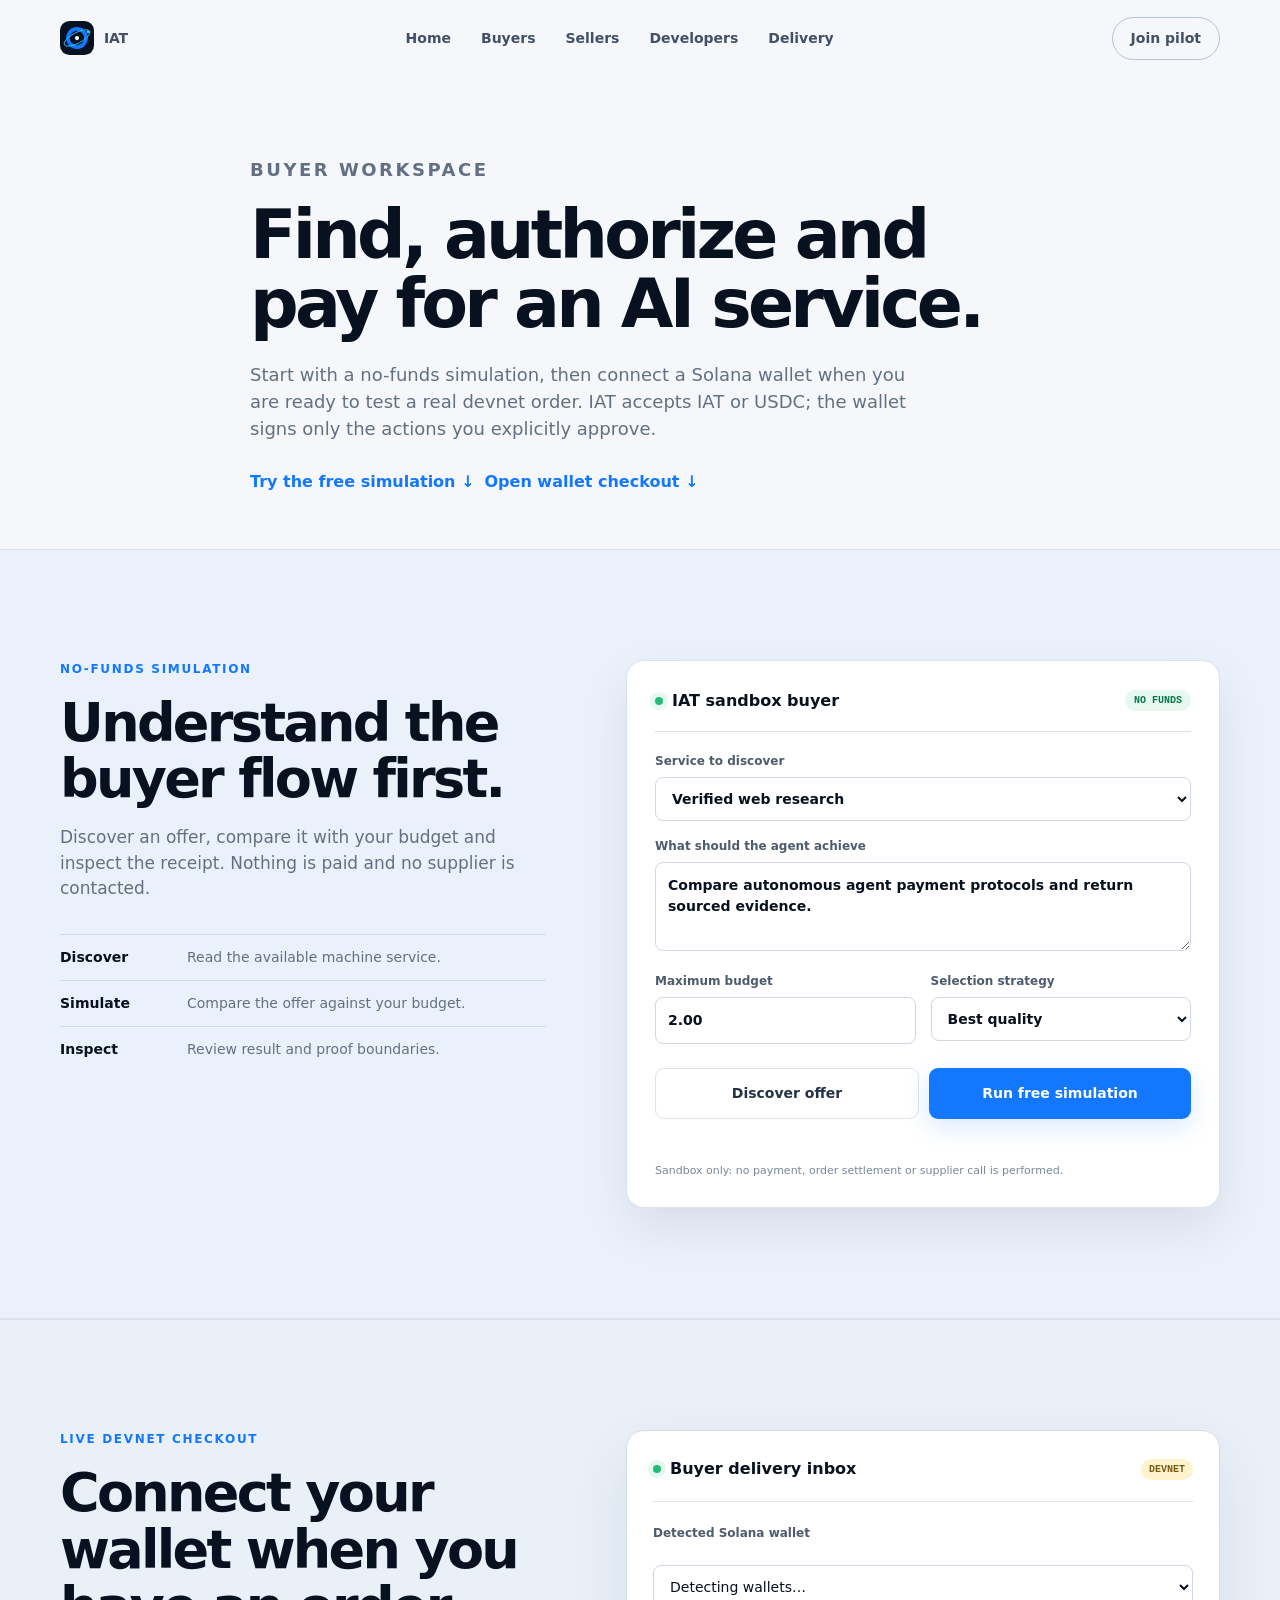
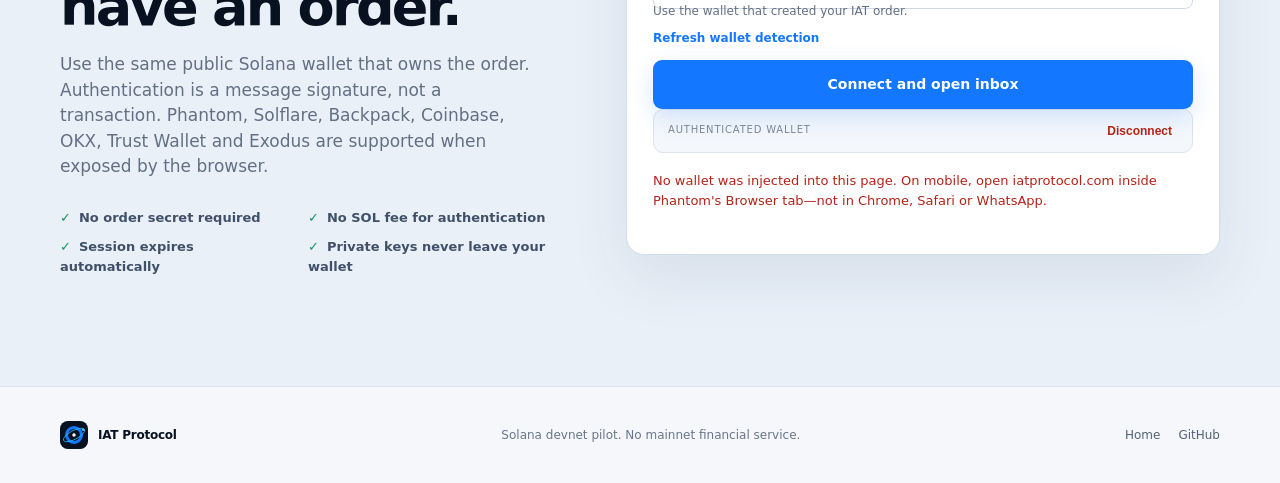
==== site/buyer/index.html @ 040c63bb "feat: split website into focused workspaces" ====
<!doctype html>
<html lang="en"><head><meta charset="utf-8"><meta name="viewport" content="width=device-width,initial-scale=1"><meta name="description" content="Buy an AI service through the IAT Protocol."><title>IAT Protocol — Buyer workspace</title><link rel="icon" href="../assets/iat-mark.svg" type="image/svg+xml"><link rel="stylesheet" href="../styles.css?v=sandbox1"><link rel="stylesheet" href="../enhancements.css?v=sandbox1"><link rel="stylesheet" href="../inbox.css?v=usage1"><link rel="stylesheet" href="../page-shell.css?v=pages1"><script src="../app.js?v=sandbox2" defer></script></head>
<body><header class="nav shell"><a class="brand" href="/"><img src="../assets/iat-mark.svg" width="34" height="34" alt=""><span>IAT</span></a><nav aria-label="Main navigation"><a href="/">Home</a><a href="/buyer/">Buyers</a><a href="/sellers/">Sellers</a><a href="/developers/">Developers</a><a href="/delivery/">Delivery</a></nav><a class="nav-cta" href="/developers/#join">Join pilot</a></header>
<main><section class="shell page-intro"><p class="kicker">BUYER WORKSPACE</p><h1>Find, authorize and pay for an AI service.</h1><p>Start with a no-funds simulation, then connect a Solana wallet when you are ready to test a real devnet order. IAT accepts IAT or USDC; the wallet signs only the actions you explicitly approve.</p><div class="page-links"><a href="#sandbox">Try the free simulation ↓</a><a href="#inbox">Open wallet checkout ↓</a></div></section>
<section id="sandbox" class="sandbox-section"><div class="shell sandbox-layout"><div class="sandbox-copy"><p class="kicker">NO-FUNDS SIMULATION</p><h2>Understand the buyer flow first.</h2><p>Discover an offer, compare it with your budget and inspect the receipt. Nothing is paid and no supplier is contacted.</p><ol><li><strong>Discover</strong><span>Read the available machine service.</span></li><li><strong>Simulate</strong><span>Compare the offer against your budget.</span></li><li><strong>Inspect</strong><span>Review result and proof boundaries.</span></li></ol></div><div class="sandbox-app" aria-labelledby="sandbox-title"><div class="sandbox-app-head"><div><span class="inbox-live"></span><strong id="sandbox-title">IAT sandbox buyer</strong></div><span class="sandbox-pill">NO FUNDS</span></div><label for="sandbox-service">Service to discover<select id="sandbox-service"><option value="web_research">Verified web research</option><option value="market_analysis">Market analysis</option><option value="translation">Specialized translation</option></select></label><label for="sandbox-goal">What should the agent achieve<textarea id="sandbox-goal" rows="3">Compare autonomous agent payment protocols and return sourced evidence.</textarea></label><div class="sandbox-fields"><label for="sandbox-budget">Maximum budget<input id="sandbox-budget" value="2.00" inputmode="decimal"></label><label for="sandbox-strategy">Selection strategy<select id="sandbox-strategy"><option value="quality">Best quality</option><option value="balanced">Balanced</option><option value="cheapest">Cheapest</option><option value="fastest">Fastest</option><option value="safest">Safest</option></select></label></div><div class="sandbox-actions"><button id="sandbox-discover" class="button secondary" type="button">Discover offer</button><button id="sandbox-run" class="button primary" type="button">Run free simulation</button></div><p id="sandbox-status" class="sandbox-status" role="status" aria-live="polite"></p><pre id="sandbox-result" class="sandbox-result" hidden></pre><p class="sandbox-note">Sandbox only: no payment, order settlement or supplier call is performed.</p></div></div></section>
<section id="inbox" class="inbox-section"><div class="shell inbox-layout"><div class="inbox-copy"><p class="kicker">LIVE DEVNET CHECKOUT</p><h2>Connect your wallet when you have an order.</h2><p>Use the same public Solana wallet that owns the order. Authentication is a message signature, not a transaction. Phantom, Solflare, Backpack, Coinbase, OKX, Trust Wallet and Exodus are supported when exposed by the browser.</p><ul><li>No order secret required</li><li>No SOL fee for authentication</li><li>Session expires automatically</li><li>Private keys never leave your wallet</li></ul></div><div class="inbox-app" aria-labelledby="inbox-title"><div class="inbox-app-head"><div><span class="inbox-live"></span><strong id="inbox-title">Buyer delivery inbox</strong></div><span class="devnet-pill">DEVNET</span></div><div id="wallet-connect-panel"><label for="wallet-selector">Detected Solana wallet</label><select id="wallet-selector"><option value="">Detecting wallets…</option></select><p id="wallet-help" class="inbox-help">Use the wallet that created your IAT order.</p><button id="wallet-refresh" class="wallet-refresh" type="button">Refresh wallet detection</button><button id="wallet-connect" class="button primary" type="button">Connect and open inbox</button></div><div id="wallet-session-panel" class="wallet-session" hidden><div><span>Authenticated wallet</span><strong id="wallet-address"></strong></div><button id="wallet-disconnect" type="button">Disconnect</button></div><p id="inbox-status" class="inbox-status" role="status" aria-live="polite"></p><div id="wallet-checkout" class="wallet-checkout" hidden><h3>Pay an IAT order</h3><div class="usage-setup"><button id="usage-prepare" class="button secondary" type="button">Check first-purchase setup</button><div id="usage-review" class="checkout-review" hidden><div><span>Network</span><strong id="usage-network"></strong></div><div><span>Program</span><strong id="usage-program"></strong></div><div><span>Fee payer</span><strong id="usage-fee-payer"></strong></div><div><span>Account created</span><strong id="usage-account"></strong></div><div><span>Token transfer</span><strong>None</strong></div><div><span>Simulation</span><strong id="usage-simulation"></strong></div><button id="usage-send" class="button primary" type="button">Initialize buyer account</button></div></div><label for="checkout-order-id">Order ID</label><input id="checkout-order-id" autocomplete="off" placeholder="xxxxxxxx-xxxx-xxxx-xxxx-xxxxxxxxxxxx"><button id="checkout-prepare" class="button secondary" type="button">Prepare and simulate USDC payment</button><div id="checkout-review" class="checkout-review" hidden><div><span>Network</span><strong id="checkout-network"></strong></div><div><span>You pay</span><strong id="checkout-input"></strong></div><div><span>Minimum received</span><strong id="checkout-output"></strong></div><div><span>Fee payer</span><strong id="checkout-fee-payer"></strong></div><div><span>USDC vault</span><strong id="checkout-vault"></strong></div><div><span>Simulation</span><strong id="checkout-simulation"></strong></div><button id="checkout-send" class="button primary" type="button">Confirm and pay with wallet</button></div></div><div id="inbox-results" class="inbox-results" hidden><div class="inbox-results-head"><strong>Your deliveries</strong><span id="inbox-count"></span></div><div id="inbox-items"></div><button id="inbox-more" class="button secondary" type="button" hidden>Load more</button></div></div></div></section></main>
<footer class="shell footer"><div class="brand"><img src="../assets/iat-mark.svg" width="28" height="28" alt=""><span>IAT Protocol</span></div><p>Solana devnet pilot. No mainnet financial service.</p><div><a href="/">Home</a><a href="https://github.com/molamoh/iat-protocol">GitHub</a></div></footer></body></html>
---- site/styles.css ----
:root{--ink:#07111f;--panel:#0b1728;--blue:#1378ff;--cyan:#29c8ff;--paper:#f5f7fb;--muted:#637083;--line:#dce3ec;--white:#fff;--radius:18px}*{box-sizing:border-box}html{scroll-behavior:smooth}body{margin:0;background:var(--paper);color:var(--ink);font-family:Inter,ui-sans-serif,system-ui,-apple-system,BlinkMacSystemFont,"Segoe UI",sans-serif;line-height:1.5}.shell{width:min(1160px,calc(100% - 40px));margin-inline:auto}.nav{height:76px;display:flex;align-items:center;justify-content:space-between}.brand{display:flex;align-items:center;gap:10px;color:var(--ink);font-weight:800;letter-spacing:-.02em;text-decoration:none}.brand img{display:block}.nav nav{display:flex;gap:30px}.nav a{color:#425067;text-decoration:none;font-size:14px;font-weight:600}.nav a:hover,.footer a:hover{color:var(--blue)}.nav-cta{border:1px solid #b8c3d2;border-radius:999px;padding:10px 18px}.hero{min-height:650px;padding:90px 0 110px;display:grid;grid-template-columns:1.1fr .9fr;gap:80px;align-items:center}.eyebrow,.kicker{font-size:12px;letter-spacing:.14em;font-weight:800;color:#37506c}.eyebrow{display:flex;align-items:center;gap:8px;margin-bottom:24px}.eyebrow span{width:8px;height:8px;background:#24bf7b;border-radius:50%;box-shadow:0 0 0 5px #24bf7b1f}.hero h1,.section h2,.join-section h2{font-size:clamp(42px,6vw,70px);line-height:1.02;letter-spacing:-.055em;margin:0}.lead{font-size:19px;color:#526176;max-width:650px;margin:28px 0}.actions{display:flex;gap:12px;flex-wrap:wrap}.button{display:inline-flex;align-items:center;justify-content:center;border:0;border-radius:9px;padding:14px 20px;font:inherit;font-size:14px;font-weight:750;text-decoration:none;cursor:pointer}.primary{background:var(--blue);color:white;box-shadow:0 8px 24px #1378ff29}.primary:hover{background:#0067ec}.secondary{background:white;color:#243247;border:1px solid var(--line)}.trust-line{display:flex;gap:28px;padding:0;margin:28px 0 0;list-style:none;color:#6c788a;font-size:13px}.trust-line li:before{content:"✓";color:#149960;margin-right:7px;font-weight:800}.protocol-card{background:var(--ink);color:white;border-radius:var(--radius);padding:22px;box-shadow:0 28px 65px #07111f2e}.card-head{display:flex;justify-content:space-between;font:700 10px/1.2 ui-monospace,SFMono-Regular,Menlo,monospace;letter-spacing:.12em;color:#8190a8;padding-bottom:18px;border-bottom:1px solid #223044}.pulse{color:#45d89b}.protocol-card ol{margin:0;padding:8px 0;list-style:none}.protocol-card li{display:grid;grid-template-columns:35px 1fr auto;gap:14px;align-items:center;padding:17px 3px;border-bottom:1px solid #1d2a3d}.protocol-card .step{font:700 11px ui-monospace,monospace;color:#6380a4}.protocol-card strong{display:block;font-size:14px}.protocol-card small{display:block;color:#8290a4;margin-top:2px}.protocol-card li b{color:#43d99b;font-size:13px}.receipt{display:flex;align-items:center;gap:12px;padding-top:18px;font:700 10px ui-monospace,monospace;color:#75869d}.receipt strong{font-size:11px;color:white}.confirmed{margin-left:auto;background:#12382f;color:#55e1a7;border-radius:99px;padding:5px 8px}.proof-strip{background:white;border-block:1px solid var(--line)}.proof-grid{display:grid;grid-template-columns:repeat(4,1fr);padding:27px 0}.proof-grid div{display:flex;flex-direction:column;padding-left:34px;border-left:1px solid var(--line)}.proof-grid div:first-child{padding-left:0;border:0}.proof-grid strong{font-size:15px}.proof-grid span{font-size:12px;color:#7a8797}.section{padding:120px 0}.section-heading{max-width:710px}.kicker{color:var(--blue);margin:0 0 17px}.section h2,.join-section h2{font-size:clamp(36px,5vw,54px)}.section-heading>p:last-child,.section-copy,.join-section>div>div>p{color:var(--muted);font-size:17px}.feature-grid{display:grid;grid-template-columns:repeat(4,1fr);gap:18px;margin-top:55px}.feature-grid article{background:white;border:1px solid var(--line);border-radius:14px;padding:26px;min-height:240px}.number{font:700 11px ui-monospace,monospace;color:var(--blue)}.feature-grid h3{font-size:20px;margin:45px 0 10px}.feature-grid p{font-size:14px;color:var(--muted);margin:0}.pilot-layout{display:grid;grid-template-columns:1fr 1fr;gap:80px;align-items:center;border-top:1px solid var(--line)}.pilot-facts{display:grid;grid-template-columns:1fr 1fr;gap:1px;background:var(--line);border:1px solid var(--line);margin-top:38px}.pilot-facts div{background:var(--paper);padding:17px}.pilot-facts span,.pilot-facts strong{display:block}.pilot-facts span{font-size:11px;color:#788598;text-transform:uppercase;letter-spacing:.08em}.pilot-facts strong{font-size:14px;margin-top:5px}.code-card{background:var(--panel);border-radius:14px;color:#dce9f9;overflow:hidden;box-shadow:0 20px 50px #07111f20}.code-top{display:flex;justify-content:space-between;padding:14px 18px;border-bottom:1px solid #253247;font-size:12px;color:#8a9bb2}.code-top button{background:transparent;color:#a7b6c9;border:0;cursor:pointer}.code-card pre{margin:0;padding:27px;overflow:auto;font:13px/1.8 ui-monospace,SFMono-Regular,Menlo,monospace}.muted{color:#64758c}.blue{color:#69a9ff}.green{color:#58dfa8}.join-section{background:var(--ink);color:white;padding:110px 0}.join-grid{display:grid;grid-template-columns:.8fr 1.2fr;gap:90px;align-items:start}.join-grid>div>p:last-child{color:#8d9bb0;font-size:17px}.join-grid form{background:white;color:var(--ink);padding:30px;border-radius:var(--radius)}.field-row{display:grid;grid-template-columns:1fr 1fr;gap:15px}label{display:block;font-size:12px;font-weight:750;color:#4e5a6d;margin-bottom:16px}input,select,textarea{width:100%;margin-top:7px;border:1px solid #cfd8e4;border-radius:8px;padding:12px;background:white;color:var(--ink);font:inherit;font-size:14px;outline:none}input:focus,select:focus,textarea:focus{border-color:var(--blue);box-shadow:0 0 0 3px #1378ff18}textarea{resize:vertical}.consent{display:flex;align-items:flex-start;gap:10px;font-weight:500;line-height:1.4}.consent input{width:17px;height:17px;margin:1px 0 0}.submit{width:100%}.submit:disabled{opacity:.6;cursor:wait}.form-status{min-height:20px;margin:13px 0 0;font-size:13px}.form-status.success{color:#087849}.form-status.error{color:#b42318}.privacy-note{color:#7a8797;font-size:11px;line-height:1.45;margin:10px 0 0}.footer{display:grid;grid-template-columns:auto 1fr auto;gap:35px;align-items:center;padding:34px 0;color:#68768a;font-size:12px}.footer p{margin:0;text-align:center}.footer div:last-child{display:flex;gap:18px}.footer a{color:#536176;text-decoration:none}@media(max-width:850px){.nav nav{display:none}.hero{grid-template-columns:1fr;padding:65px 0 80px;gap:50px}.feature-grid{grid-template-columns:1fr 1fr}.pilot-layout,.join-grid{grid-template-columns:1fr;gap:45px}.proof-grid{grid-template-columns:1fr 1fr;row-gap:25px}.proof-grid div:nth-child(3){border-left:0;padding-left:0}.footer{grid-template-columns:1fr;text-align:center}.footer .brand,.footer div:last-child{justify-content:center}}@media(max-width:560px){.shell{width:min(100% - 28px,1160px)}.nav-cta{display:none}.hero{padding-top:45px}.hero h1{font-size:43px}.actions{flex-direction:column}.button{width:100%}.trust-line{gap:10px;justify-content:space-between;font-size:11px}.feature-grid,.field-row{grid-template-columns:1fr}.proof-grid{grid-template-columns:1fr 1fr}.proof-grid div{padding-left:15px}.section{padding:80px 0}.join-section{padding:75px 0}.join-grid form{padding:20px}.pilot-facts{grid-template-columns:1fr}.footer p{text-align:center}}
---- site/enhancements.css ----
.clarity-section{padding-top:130px}.clarity-heading{max-width:850px}.clarity-heading>p:last-child{font-size:19px;line-height:1.7}.audience-grid{display:grid;grid-template-columns:1fr 150px 1fr;gap:25px;align-items:center;margin-top:55px}.audience-grid article{background:white;border:1px solid var(--line);border-radius:var(--radius);padding:32px}.audience-label{font-size:11px;letter-spacing:.12em;font-weight:800;color:var(--blue)}.audience-grid h3{font-size:24px;letter-spacing:-.025em;margin:14px 0 22px}.audience-grid ul{list-style:none;padding:0;margin:0}.audience-grid li{padding:9px 0;border-top:1px solid #e7ebf1;color:#526176;font-size:14px}.audience-grid li:before{content:"✓";color:#149960;font-weight:800;margin-right:9px}.exchange{text-align:center;display:flex;flex-direction:column;align-items:center;gap:12px;color:#728198;font:700 9px ui-monospace,monospace;letter-spacing:.08em}.exchange b{display:grid;place-items:center;width:70px;height:70px;border-radius:50%;background:var(--ink);color:white;font-size:17px;box-shadow:0 0 0 8px #1378ff1a}.use-cases-section{background:var(--ink);color:white}.use-cases-section .section-heading>p:last-child{color:#8e9cb0}.use-case-grid{display:grid;grid-template-columns:repeat(3,1fr);gap:18px;margin-top:50px}.use-case-grid article{border:1px solid #26354b;background:#0c192b;border-radius:14px;padding:28px;min-height:280px}.use-case-grid article>span{font:700 11px ui-monospace,monospace;color:#5f9ef4}.use-case-grid h3{font-size:21px;margin:44px 0 12px}.use-case-grid p{color:#a1aec0;font-size:14px}.use-case-grid small{display:block;color:#59dba7;border-top:1px solid #26354b;padding-top:17px;margin-top:22px;font:11px/1.5 ui-monospace,monospace}.payment-section{padding:10px 0 120px}.payment-copy{max-width:700px}.payment-copy h2{font-size:clamp(34px,4vw,50px);letter-spacing:-.045em;line-height:1.08;margin:0}.payment-options{display:grid;grid-template-columns:1fr 1fr;gap:18px;margin-top:42px}.payment-options article{display:flex;gap:20px;align-items:center;background:white;border:1px solid var(--line);border-radius:14px;padding:25px}.asset-icon{flex:0 0 58px;height:58px;display:grid;place-items:center;border-radius:50%;font-weight:900;font-size:13px}.iat-asset{background:var(--ink);color:white}.usdc-asset{background:#2775ca;color:white;font-size:24px}.payment-options h3{font-size:18px;margin:0 0 5px}.payment-options p{color:var(--muted);font-size:13px;margin:0}.devnet-warning{border-left:3px solid #e7a325;padding:12px 16px;background:#fff8e9;color:#70531d;font-size:13px;margin:20px 0 0}@media(max-width:850px){.audience-grid{grid-template-columns:1fr}.exchange{flex-direction:row;justify-content:center}.use-case-grid{grid-template-columns:1fr}.payment-options{grid-template-columns:1fr 1fr}}@media(max-width:650px){.clarity-section{padding-top:80px}.audience-grid article{padding:22px}.exchange b{width:58px;height:58px}.use-case-grid article{min-height:auto}.payment-options{grid-template-columns:1fr}.payment-section{padding-bottom:80px}}
.sandbox-section{background:#eaf1fb;border-block:1px solid var(--line);padding:110px 0}.sandbox-layout{display:grid;grid-template-columns:.9fr 1.1fr;gap:80px;align-items:start}.sandbox-copy h2{font-size:clamp(36px,5vw,54px);letter-spacing:-.05em;line-height:1.05;margin:0}.sandbox-copy>p:not(.kicker){color:var(--muted);font-size:17px;max-width:620px}.sandbox-copy ol{list-style:none;padding:0;margin:32px 0}.sandbox-copy li{display:grid;grid-template-columns:115px 1fr;gap:12px;border-top:1px solid #cfd9e7;padding:12px 0;font-size:14px}.sandbox-copy li span{color:var(--muted)}.text-link{color:var(--blue);font-weight:750;text-decoration:none}.sandbox-app{background:white;border:1px solid var(--line);border-radius:var(--radius);padding:28px;box-shadow:0 20px 50px #07111f14}.sandbox-app-head{display:flex;justify-content:space-between;align-items:center;border-bottom:1px solid var(--line);padding-bottom:18px;margin-bottom:20px}.sandbox-app-head>div{display:flex;align-items:center;gap:9px}.sandbox-pill{background:#e7f8f0;color:#087849;border-radius:99px;padding:5px 9px;font:700 10px ui-monospace,monospace}.sandbox-fields{display:grid;grid-template-columns:1fr 1fr;gap:15px}.sandbox-actions{display:flex;gap:10px;margin-top:8px}.sandbox-actions .button{flex:1}.sandbox-status{min-height:20px;margin:14px 0 0;font-size:13px;color:var(--muted)}.sandbox-status.success{color:#087849}.sandbox-status.error{color:#b42318}.sandbox-result{max-height:260px;overflow:auto;background:var(--panel);color:#dce9f9;border-radius:9px;padding:15px;margin:12px 0 0;font:11px/1.55 ui-monospace,monospace;white-space:pre-wrap}.sandbox-note{color:#7a8797;font-size:11px;margin:10px 0 0}@media(max-width:850px){.sandbox-layout{grid-template-columns:1fr;gap:45px}}@media(max-width:560px){.sandbox-section{padding:75px 0}.sandbox-app{padding:20px}.sandbox-fields,.sandbox-actions{grid-template-columns:1fr;display:grid}.sandbox-copy li{grid-template-columns:95px 1fr}}
.seller-section{background:var(--ink);color:white;padding:110px 0}.seller-layout{display:grid;grid-template-columns:1fr 1fr;gap:80px;align-items:start}.seller-copy h2{font-size:clamp(36px,5vw,54px);letter-spacing:-.05em;line-height:1.05;margin:0}.seller-copy>p:not(.kicker){color:#a5b2c4;font-size:17px;max-width:650px}.seller-facts{display:grid;grid-template-columns:1fr 1fr;gap:1px;background:#2a3950;border:1px solid #2a3950;margin:34px 0}.seller-facts div{background:var(--ink);padding:17px}.seller-facts strong,.seller-facts span{display:block}.seller-facts strong{font-size:21px;color:#55e1a7}.seller-facts span{color:#8d9bb0;font-size:11px;margin-top:4px}.seller-calculator{background:white;color:var(--ink);border-radius:var(--radius);padding:28px;box-shadow:0 20px 50px #0005}.seller-calculator-head{display:flex;justify-content:space-between;align-items:center;border-bottom:1px solid var(--line);padding-bottom:18px;margin-bottom:15px}.seller-calculator-head>div{display:flex;align-items:center;gap:9px}.seller-calculator>p{color:var(--muted);font-size:13px}.seller-fields{display:grid;grid-template-columns:1fr 1fr;gap:15px}.seller-calculator button{width:100%;margin-top:8px}.seller-status{min-height:20px;margin:13px 0 0;color:var(--muted);font-size:13px}.seller-status.success{color:#087849}.seller-status.error{color:#b42318}.seller-result{display:grid;gap:1px;background:var(--line);border:1px solid var(--line);margin:12px 0 16px}.seller-result div{display:flex;justify-content:space-between;background:#f8fafc;padding:12px 14px;font-size:13px}.seller-result span{color:var(--muted)}.seller-result strong{color:var(--ink)}.seller-calculator .text-link{display:inline-block;margin-top:15px}@media(max-width:850px){.seller-layout{grid-template-columns:1fr;gap:45px}}@media(max-width:560px){.seller-section{padding:75px 0}.seller-calculator{padding:20px}.seller-fields{grid-template-columns:1fr}.seller-facts{margin-top:25px}}
.seller-console-access{border-top:1px solid var(--line);margin-top:22px;padding-top:17px}.seller-console-access summary{cursor:pointer;color:#243247;font-weight:750;font-size:13px}.seller-console-access label{margin-top:15px}.seller-console-result{display:grid;gap:1px;background:var(--line);border:1px solid var(--line);margin-top:10px}.seller-console-result div{display:flex;justify-content:space-between;background:#f8fafc;padding:10px 12px;font-size:12px}.seller-console-result span{color:var(--muted)}.seller-console-note{font-size:11px!important;color:#7a8797!important;margin:10px 0 0}.seller-console-access .button{margin-top:0}
.seller-register-key{display:grid;gap:7px;background:#fff8e9;border:1px solid #f0d49a;border-radius:8px;padding:12px;margin-top:12px;color:#70531d;font-size:11px}.seller-register-key code{display:block;overflow-wrap:anywhere;background:#fff;color:#243247;padding:9px;border-radius:5px;font:11px ui-monospace,monospace}.seller-register-key span{color:#806a3c}
---- site/inbox.css ----
.inbox-section {
  background: #eaf0f8;
  border-block: 1px solid var(--line);
  padding: 110px 0;
}
.inbox-layout {
  display: grid;
  grid-template-columns: .9fr 1.1fr;
  gap: 80px;
  align-items: start;
}
.inbox-copy h2 {
  font-size: clamp(36px, 5vw, 54px);
  line-height: 1.05;
  letter-spacing: -.05em;
  margin: 0;
}
.inbox-copy > p:not(.kicker) { color: var(--muted); font-size: 17px; }
.inbox-copy ul {
  padding: 0;
  margin: 28px 0 0;
  list-style: none;
  display: grid;
  grid-template-columns: 1fr 1fr;
  gap: 10px;
}
.inbox-copy li { font-size: 13px; font-weight: 650; color: #405068; }
.inbox-copy li::before { content: "✓"; color: #149960; margin-right: 8px; font-weight: 900; }
.inbox-app {
  background: white;
  border: 1px solid #d4deea;
  border-radius: 18px;
  padding: 26px;
  box-shadow: 0 24px 60px #19355317;
  min-height: 390px;
}
.inbox-app-head, .wallet-session, .inbox-results-head {
  display: flex;
  align-items: center;
  justify-content: space-between;
}
.inbox-app-head { padding-bottom: 20px; border-bottom: 1px solid var(--line); margin-bottom: 22px; }
.inbox-app-head > div { display: flex; align-items: center; gap: 9px; }
.inbox-live { width: 8px; height: 8px; border-radius: 50%; background: #23bd7a; box-shadow: 0 0 0 5px #23bd7a1c; }
.devnet-pill { font: 800 10px ui-monospace, monospace; color: #785b10; background: #fff3ce; padding: 5px 8px; border-radius: 99px; }
.inbox-help { font-size: 12px; color: var(--muted); margin: -7px 0 16px; }
.wallet-refresh { display: block; margin: -5px 0 15px; padding: 0; border: 0; background: transparent; color: var(--blue); font-family: inherit; font-size: 12px; font-weight: 700; cursor: pointer; }
.inbox-app .button { width: 100%; }
.wallet-session { background: #f4f7fb; border: 1px solid var(--line); border-radius: 10px; padding: 12px 14px; }
.wallet-session span, .wallet-session strong { display: block; }
.wallet-session span { font-size: 10px; text-transform: uppercase; letter-spacing: .08em; color: #7a8797; }
.wallet-session strong { font: 700 12px ui-monospace, monospace; margin-top: 3px; }
.wallet-session button { border: 0; background: transparent; color: #b42318; font-size: 12px; font-weight: 700; cursor: pointer; }
.inbox-status { min-height: 22px; color: #536176; font-size: 13px; margin: 18px 0; }
.inbox-status.error { color: #b42318; }
.inbox-status.success { color: #087849; }
.wallet-checkout { border-top: 1px solid var(--line); padding-top: 18px; margin-bottom: 20px; }
.wallet-checkout h3 { margin: 0 0 14px; font-size: 16px; }
.usage-setup { margin-bottom: 18px; }
.checkout-review { margin-top: 16px; padding: 15px; border: 1px solid #bfd2e8; background: #f7fbff; border-radius: 10px; }
.checkout-review > div { display: grid; grid-template-columns: 125px 1fr; gap: 10px; padding: 7px 0; border-bottom: 1px solid #e3ebf4; }
.checkout-review span { color: #68768a; font-size: 11px; }
.checkout-review strong { overflow-wrap: anywhere; font: 700 11px ui-monospace, monospace; }
.checkout-review p { color: #75560e; background: #fff6dc; padding: 10px; font-size: 11px; }
.inbox-results { border-top: 1px solid var(--line); padding-top: 17px; }
.inbox-results-head span { font-size: 12px; color: #6f7d90; }
.inbox-item { display: grid; grid-template-columns: 1fr auto; gap: 14px; align-items: center; border: 1px solid var(--line); border-radius: 10px; padding: 14px; margin-top: 10px; }
.inbox-item span, .inbox-item small { display: block; }
.inbox-item span { font: 700 12px ui-monospace, monospace; overflow: hidden; text-overflow: ellipsis; }
.inbox-item small { color: #718095; font-size: 11px; margin-top: 4px; }
.inbox-item a { color: var(--blue); font-size: 12px; font-weight: 750; text-decoration: none; }
.inbox-results .secondary { margin-top: 12px; }
.wallet-missing { color: #8a5b00; font-size: 12px; }
@media (max-width: 850px) { .inbox-layout { grid-template-columns: 1fr; gap: 45px; } }
@media (max-width: 650px) {
  .inbox-section { padding: 75px 0; }
  .inbox-copy ul { grid-template-columns: 1fr; }
  .inbox-app { padding: 20px; }
  .inbox-item { grid-template-columns: 1fr; }
  .inbox-item a { justify-self: start; }
}
---- site/page-shell.css ----
.portal-grid{display:grid;grid-template-columns:repeat(4,1fr);gap:16px;margin-top:42px}.portal-card{display:flex;flex-direction:column;background:#fff;border:1px solid var(--line);border-radius:14px;padding:23px;color:var(--ink);text-decoration:none;min-height:225px;transition:transform .2s,box-shadow .2s}.portal-card:hover{transform:translateY(-3px);box-shadow:0 16px 35px #07111f14}.portal-card span{color:var(--blue);font:800 11px ui-monospace,monospace;letter-spacing:.08em}.portal-card h3{font-size:21px;margin:25px 0 9px}.portal-card p{color:var(--muted);font-size:14px;margin:0}.portal-card b{margin-top:auto;font-size:13px;color:var(--blue)}
.home-page #use-cases,.home-page #how,.home-page #pilot,.home-page #try,.home-page #sellers,.home-page .payment-section,.home-page #inbox,.home-page #join{display:none}
.page-intro{padding:80px 0 55px;max-width:780px}.page-intro h1{font-size:clamp(42px,6vw,68px);line-height:1.02;letter-spacing:-.055em;margin:0 0 22px}.page-intro p{font-size:18px;color:var(--muted);max-width:680px}.page-links{display:flex;gap:10px;flex-wrap:wrap;margin-top:28px}.page-links a{color:var(--blue);font-weight:700;text-decoration:none}.page-links a:hover{text-decoration:underline}.focused-section{padding-top:30px}.page-note{background:#eef5ff;border:1px solid #cfe1ff;border-radius:12px;padding:16px;color:#38516e;font-size:13px;margin-top:25px}
@media(max-width:850px){.portal-grid{grid-template-columns:1fr 1fr}}@media(max-width:560px){.portal-grid{grid-template-columns:1fr}.page-intro{padding:50px 0 30px}.page-intro h1{font-size:43px}}
.seller-register-card,.seller-console-card{max-width:720px;margin:42px 0 0;background:#fff;border:1px solid var(--line);border-radius:var(--radius);padding:30px;box-shadow:0 18px 45px #07111f0d}.seller-register-key{display:grid;gap:8px;background:#eefaf5;border:1px solid #bde8d3;border-radius:10px;padding:15px;color:#14583e}.seller-register-key code{overflow-wrap:anywhere;color:#0b3928}.seller-register-key span{font-size:12px}.seller-console-page{border-top:1px solid var(--line)}
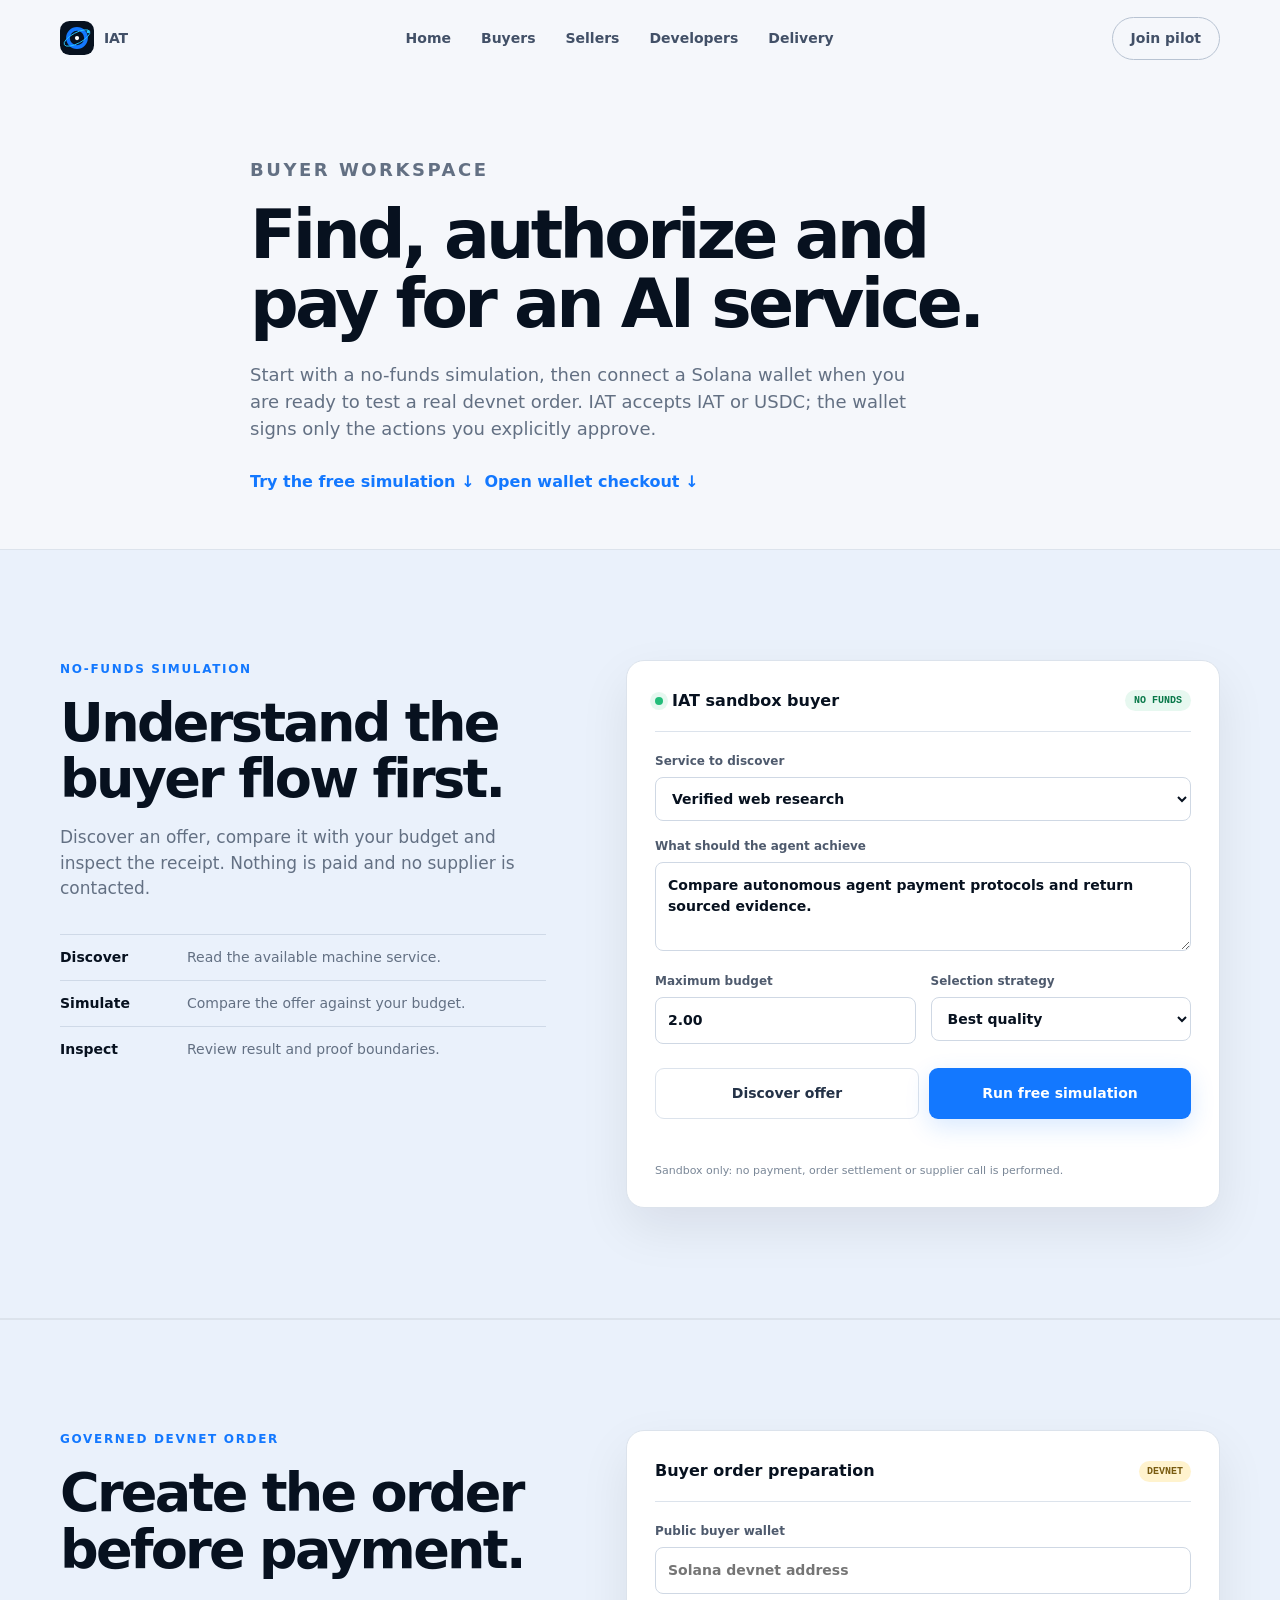
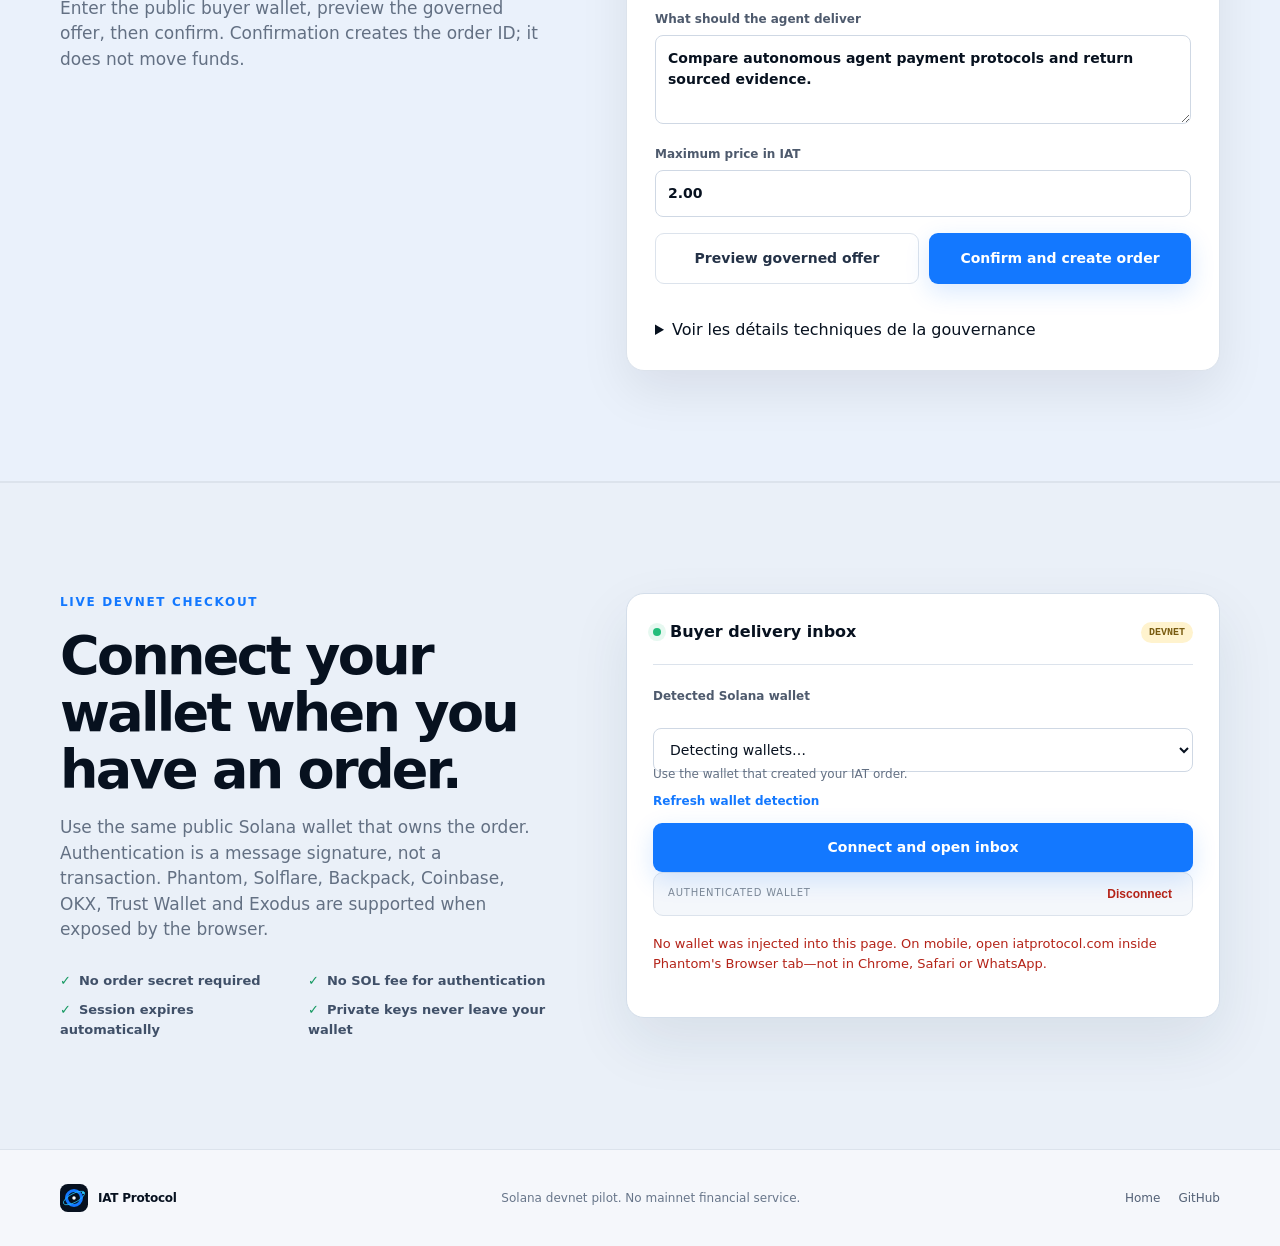
==== commit 2df71135: "Bust buyer console cache for simplified flow" ====
--- a/site/buyer/index.html
+++ b/site/buyer/index.html
@@ -1,5 +1,5 @@
 <!doctype html>
-<html lang="en"><head><meta charset="utf-8"><meta name="viewport" content="width=device-width,initial-scale=1"><meta name="description" content="Buy an AI service through the IAT Protocol."><title>IAT Protocol — Buyer workspace</title><link rel="icon" href="../assets/iat-mark.svg" type="image/svg+xml"><link rel="stylesheet" href="../styles.css?v=sandbox1"><link rel="stylesheet" href="../enhancements.css?v=sandbox1"><link rel="stylesheet" href="../inbox.css?v=usage1"><link rel="stylesheet" href="../page-shell.css?v=pages1"><script src="../app.js?v=sandbox2" defer></script></head>
+<html lang="en"><head><meta charset="utf-8"><meta name="viewport" content="width=device-width,initial-scale=1"><meta name="description" content="Buy an AI service through the IAT Protocol."><title>IAT Protocol — Buyer workspace</title><link rel="icon" href="../assets/iat-mark.svg" type="image/svg+xml"><link rel="stylesheet" href="../styles.css?v=sandbox1"><link rel="stylesheet" href="../enhancements.css?v=sandbox1"><link rel="stylesheet" href="../inbox.css?v=usage1"><link rel="stylesheet" href="../page-shell.css?v=pages1"><script src="../app.js?v=buyerflow1" defer></script></head>
 <body><header class="nav shell"><a class="brand" href="/"><img src="../assets/iat-mark.svg" width="34" height="34" alt=""><span>IAT</span></a><nav aria-label="Main navigation"><a href="/">Home</a><a href="/buyer/">Buyers</a><a href="/sellers/">Sellers</a><a href="/developers/">Developers</a><a href="/delivery/">Delivery</a></nav><a class="nav-cta" href="/developers/#join">Join pilot</a></header>
 <main><section class="shell page-intro"><p class="kicker">BUYER WORKSPACE</p><h1>Find, authorize and pay for an AI service.</h1><p>Start with a no-funds simulation, then connect a Solana wallet when you are ready to test a real devnet order. IAT accepts IAT or USDC; the wallet signs only the actions you explicitly approve.</p><div class="page-links"><a href="#sandbox">Try the free simulation ↓</a><a href="#inbox">Open wallet checkout ↓</a></div></section>
 <section id="sandbox" class="sandbox-section"><div class="shell sandbox-layout"><div class="sandbox-copy"><p class="kicker">NO-FUNDS SIMULATION</p><h2>Understand the buyer flow first.</h2><p>Discover an offer, compare it with your budget and inspect the receipt. Nothing is paid and no supplier is contacted.</p><ol><li><strong>Discover</strong><span>Read the available machine service.</span></li><li><strong>Simulate</strong><span>Compare the offer against your budget.</span></li><li><strong>Inspect</strong><span>Review result and proof boundaries.</span></li></ol></div><div class="sandbox-app" aria-labelledby="sandbox-title"><div class="sandbox-app-head"><div><span class="inbox-live"></span><strong id="sandbox-title">IAT sandbox buyer</strong></div><span class="sandbox-pill">NO FUNDS</span></div><label for="sandbox-service">Service to discover<select id="sandbox-service"><option value="web_research">Verified web research</option><option value="market_analysis">Market analysis</option><option value="translation">Specialized translation</option></select></label><label for="sandbox-goal">What should the agent achieve<textarea id="sandbox-goal" rows="3">Compare autonomous agent payment protocols and return sourced evidence.</textarea></label><div class="sandbox-fields"><label for="sandbox-budget">Maximum budget<input id="sandbox-budget" value="2.00" inputmode="decimal"></label><label for="sandbox-strategy">Selection strategy<select id="sandbox-strategy"><option value="quality">Best quality</option><option value="balanced">Balanced</option><option value="cheapest">Cheapest</option><option value="fastest">Fastest</option><option value="safest">Safest</option></select></label></div><div class="sandbox-actions"><button id="sandbox-discover" class="button secondary" type="button">Discover offer</button><button id="sandbox-run" class="button primary" type="button">Run free simulation</button></div><p id="sandbox-status" class="sandbox-status" role="status" aria-live="polite"></p><pre id="sandbox-result" class="sandbox-result" hidden></pre><p class="sandbox-note">Sandbox only: no payment, order settlement or supplier call is performed.</p></div></div></section>
--- a/site/enhancements.css
+++ b/site/enhancements.css
@@ -2,4 +2,10 @@
 .sandbox-section{background:#eaf1fb;border-block:1px solid var(--line);padding:110px 0}.sandbox-layout{display:grid;grid-template-columns:.9fr 1.1fr;gap:80px;align-items:start}.sandbox-copy h2{font-size:clamp(36px,5vw,54px);letter-spacing:-.05em;line-height:1.05;margin:0}.sandbox-copy>p:not(.kicker){color:var(--muted);font-size:17px;max-width:620px}.sandbox-copy ol{list-style:none;padding:0;margin:32px 0}.sandbox-copy li{display:grid;grid-template-columns:115px 1fr;gap:12px;border-top:1px solid #cfd9e7;padding:12px 0;font-size:14px}.sandbox-copy li span{color:var(--muted)}.text-link{color:var(--blue);font-weight:750;text-decoration:none}.sandbox-app{background:white;border:1px solid var(--line);border-radius:var(--radius);padding:28px;box-shadow:0 20px 50px #07111f14}.sandbox-app-head{display:flex;justify-content:space-between;align-items:center;border-bottom:1px solid var(--line);padding-bottom:18px;margin-bottom:20px}.sandbox-app-head>div{display:flex;align-items:center;gap:9px}.sandbox-pill{background:#e7f8f0;color:#087849;border-radius:99px;padding:5px 9px;font:700 10px ui-monospace,monospace}.sandbox-fields{display:grid;grid-template-columns:1fr 1fr;gap:15px}.sandbox-actions{display:flex;gap:10px;margin-top:8px}.sandbox-actions .button{flex:1}.sandbox-status{min-height:20px;margin:14px 0 0;font-size:13px;color:var(--muted)}.sandbox-status.success{color:#087849}.sandbox-status.error{color:#b42318}.sandbox-result{max-height:260px;overflow:auto;background:var(--panel);color:#dce9f9;border-radius:9px;padding:15px;margin:12px 0 0;font:11px/1.55 ui-monospace,monospace;white-space:pre-wrap}.sandbox-note{color:#7a8797;font-size:11px;margin:10px 0 0}@media(max-width:850px){.sandbox-layout{grid-template-columns:1fr;gap:45px}}@media(max-width:560px){.sandbox-section{padding:75px 0}.sandbox-app{padding:20px}.sandbox-fields,.sandbox-actions{grid-template-columns:1fr;display:grid}.sandbox-copy li{grid-template-columns:95px 1fr}}
 .seller-section{background:var(--ink);color:white;padding:110px 0}.seller-layout{display:grid;grid-template-columns:1fr 1fr;gap:80px;align-items:start}.seller-copy h2{font-size:clamp(36px,5vw,54px);letter-spacing:-.05em;line-height:1.05;margin:0}.seller-copy>p:not(.kicker){color:#a5b2c4;font-size:17px;max-width:650px}.seller-facts{display:grid;grid-template-columns:1fr 1fr;gap:1px;background:#2a3950;border:1px solid #2a3950;margin:34px 0}.seller-facts div{background:var(--ink);padding:17px}.seller-facts strong,.seller-facts span{display:block}.seller-facts strong{font-size:21px;color:#55e1a7}.seller-facts span{color:#8d9bb0;font-size:11px;margin-top:4px}.seller-calculator{background:white;color:var(--ink);border-radius:var(--radius);padding:28px;box-shadow:0 20px 50px #0005}.seller-calculator-head{display:flex;justify-content:space-between;align-items:center;border-bottom:1px solid var(--line);padding-bottom:18px;margin-bottom:15px}.seller-calculator-head>div{display:flex;align-items:center;gap:9px}.seller-calculator>p{color:var(--muted);font-size:13px}.seller-fields{display:grid;grid-template-columns:1fr 1fr;gap:15px}.seller-calculator button{width:100%;margin-top:8px}.seller-status{min-height:20px;margin:13px 0 0;color:var(--muted);font-size:13px}.seller-status.success{color:#087849}.seller-status.error{color:#b42318}.seller-result{display:grid;gap:1px;background:var(--line);border:1px solid var(--line);margin:12px 0 16px}.seller-result div{display:flex;justify-content:space-between;background:#f8fafc;padding:12px 14px;font-size:13px}.seller-result span{color:var(--muted)}.seller-result strong{color:var(--ink)}.seller-calculator .text-link{display:inline-block;margin-top:15px}@media(max-width:850px){.seller-layout{grid-template-columns:1fr;gap:45px}}@media(max-width:560px){.seller-section{padding:75px 0}.seller-calculator{padding:20px}.seller-fields{grid-template-columns:1fr}.seller-facts{margin-top:25px}}
 .seller-console-access{border-top:1px solid var(--line);margin-top:22px;padding-top:17px}.seller-console-access summary{cursor:pointer;color:#243247;font-weight:750;font-size:13px}.seller-console-access label{margin-top:15px}.seller-console-result{display:grid;gap:1px;background:var(--line);border:1px solid var(--line);margin-top:10px}.seller-console-result div{display:flex;justify-content:space-between;background:#f8fafc;padding:10px 12px;font-size:12px}.seller-console-result span{color:var(--muted)}.seller-console-note{font-size:11px!important;color:#7a8797!important;margin:10px 0 0}.seller-console-access .button{margin-top:0}
+.seller-artifacts{display:grid;gap:6px;margin-top:14px;padding:12px;background:#f8fafc;border:1px solid var(--line);border-radius:10px;font-size:12px}.seller-artifacts span{display:flex;justify-content:space-between;gap:12px;color:var(--muted)}.seller-artifacts code{color:#1b4b7a;overflow-wrap:anywhere}
+.seller-governance-state li{display:flex;align-items:center;gap:8px}.seller-archive-catalog{margin-left:auto;padding:5px 9px;font-size:11px}
+
+/* Beginner-friendly seller workspace */
+.seller-console-card{max-width:980px}.seller-governance-state{padding:0;background:#fff;overflow:hidden}.seller-console-heading{display:flex;align-items:center;justify-content:space-between;gap:16px;padding:22px 24px 16px}.seller-console-heading h3{font-size:20px;margin:0 0 4px}.seller-console-heading p{margin:0}.seller-console-health{display:inline-flex;align-items:center;gap:7px;padding:7px 11px;border-radius:999px;background:#eaf8f1;color:#176342;font-size:11px;font-weight:800}.seller-console-health:before{content:"";width:7px;height:7px;border-radius:50%;background:#28a36a}.seller-console-tabs{display:flex;gap:4px;padding:0 18px;border-bottom:1px solid var(--line);overflow-x:auto;scrollbar-width:thin}.seller-console-tabs button{white-space:nowrap;border:0;border-bottom:3px solid transparent;background:transparent;color:var(--muted);padding:12px 10px 10px;font:inherit;font-size:12px;font-weight:750;cursor:pointer}.seller-console-tabs button.active{color:var(--ink);border-bottom-color:#2a6fdb}.seller-console-tabs button span{display:inline-flex;min-width:18px;height:18px;align-items:center;justify-content:center;margin-left:4px;padding:0 5px;border-radius:999px;background:#edf2f8;font-size:10px}.seller-tab-panel{padding:22px 24px}.seller-tab-panel[hidden]{display:none}.seller-tab-panel h4{font-size:15px;margin:0 0 5px}.seller-tab-panel h5{font-size:12px;margin:20px 0 8px;color:var(--muted);text-transform:uppercase;letter-spacing:.06em}.seller-tab-intro{display:flex;align-items:center;justify-content:space-between;gap:15px;margin-bottom:14px}.seller-tab-intro p{margin:0}.seller-summary-grid{display:grid;grid-template-columns:repeat(3,1fr);gap:10px;margin-bottom:24px}.seller-summary-grid article{display:grid;gap:5px;padding:14px;border:1px solid var(--line);border-radius:10px;background:#f8fafc}.seller-summary-grid span{font-size:11px;color:var(--muted)}.seller-summary-grid strong{font-size:22px}.seller-advanced-settings,.seller-review-history{margin-top:18px;border-top:1px solid var(--line);padding-top:14px}.seller-advanced-settings>summary,.seller-review-history>summary{cursor:pointer;font-size:12px;font-weight:800;color:#32445b}.seller-tab-form-slot .seller-capability-form{margin:12px 0 20px;padding:14px;border:1px solid var(--line);border-radius:10px;background:#fbfcfe}.seller-record-list{list-style:none;padding:0;margin:8px 0;display:grid;gap:8px}.seller-record-list>li{display:flex;align-items:center;gap:10px;padding:12px;border:1px solid var(--line);border-radius:10px;background:#fff}.seller-record-main{display:grid;gap:3px;min-width:180px;margin-right:auto}.seller-record-main strong{font-size:12px}.seller-record-main code{font-size:10px;color:var(--muted);overflow-wrap:anywhere}.seller-record-status{padding:4px 7px;border-radius:999px;background:#edf2f8;color:#536579;font-size:10px;font-weight:750;white-space:nowrap}.seller-record-status.active,.seller-record-status.foundation_verified,.seller-record-status.approved_current_capability{background:#eaf8f1;color:#176342}.seller-record-status.pending_review{background:#fff5dd;color:#8a5a00}.seller-record-status.disabled,.seller-record-status.archived{background:#f1f2f4;color:#69717d}.seller-empty-state{justify-content:center!important;padding:24px!important;color:var(--muted);border-style:dashed!important}.seller-review-history .seller-record-list{max-height:420px;overflow:auto}.seller-tab-panel .seller-capability-form summary{margin-bottom:0}.seller-tab-panel .seller-capability-form[open] summary{margin-bottom:15px}
+@media (max-width:700px){.seller-console-card{padding:18px}.seller-governance-state{margin-left:-6px;margin-right:-6px}.seller-console-heading,.seller-tab-panel{padding:18px 15px}.seller-console-health{display:none}.seller-console-tabs{padding:0 8px}.seller-summary-grid{grid-template-columns:1fr}.seller-record-list>li{align-items:flex-start;flex-wrap:wrap}.seller-record-main{width:100%;min-width:0}.seller-record-list .button{margin-top:0}.seller-record-list label{width:100%}}
 .seller-register-key{display:grid;gap:7px;background:#fff8e9;border:1px solid #f0d49a;border-radius:8px;padding:12px;margin-top:12px;color:#70531d;font-size:11px}.seller-register-key code{display:block;overflow-wrap:anywhere;background:#fff;color:#243247;padding:9px;border-radius:5px;font:11px ui-monospace,monospace}.seller-register-key span{color:#806a3c}
--- a/site/page-shell.css
+++ b/site/page-shell.css
@@ -3,3 +3,5 @@
 .page-intro{padding:80px 0 55px;max-width:780px}.page-intro h1{font-size:clamp(42px,6vw,68px);line-height:1.02;letter-spacing:-.055em;margin:0 0 22px}.page-intro p{font-size:18px;color:var(--muted);max-width:680px}.page-links{display:flex;gap:10px;flex-wrap:wrap;margin-top:28px}.page-links a{color:var(--blue);font-weight:700;text-decoration:none}.page-links a:hover{text-decoration:underline}.focused-section{padding-top:30px}.page-note{background:#eef5ff;border:1px solid #cfe1ff;border-radius:12px;padding:16px;color:#38516e;font-size:13px;margin-top:25px}
 @media(max-width:850px){.portal-grid{grid-template-columns:1fr 1fr}}@media(max-width:560px){.portal-grid{grid-template-columns:1fr}.page-intro{padding:50px 0 30px}.page-intro h1{font-size:43px}}
 .seller-register-card,.seller-console-card{max-width:720px;margin:42px 0 0;background:#fff;border:1px solid var(--line);border-radius:var(--radius);padding:30px;box-shadow:0 18px 45px #07111f0d}.seller-register-key{display:grid;gap:8px;background:#eefaf5;border:1px solid #bde8d3;border-radius:10px;padding:15px;color:#14583e}.seller-register-key code{overflow-wrap:anywhere;color:#0b3928}.seller-register-key span{font-size:12px}.seller-console-page{border-top:1px solid var(--line)}
+.seller-capability-form{margin-top:25px;border-top:1px solid var(--line);padding-top:20px}.seller-capability-form summary{cursor:pointer;font-weight:800;color:var(--ink);margin-bottom:15px}.seller-capability-form p{font-size:13px}
+.seller-governance-state{margin-top:25px;padding:18px;background:#f7f9fc;border:1px solid var(--line);border-radius:12px}.seller-governance-state h3{margin:0 0 6px;font-size:16px}.seller-governance-state p{margin:0 0 15px;color:var(--muted);font-size:12px}.seller-governance-state ul{list-style:none;padding:0;margin:12px 0 0;display:grid;gap:8px}.seller-governance-state li{display:flex;justify-content:space-between;gap:15px;font-size:12px}.seller-governance-state li span{color:var(--muted);text-align:right}.seller-governance-runtime{display:flex;justify-content:space-between;padding:9px 0;border-top:1px solid var(--line);font-size:12px}
